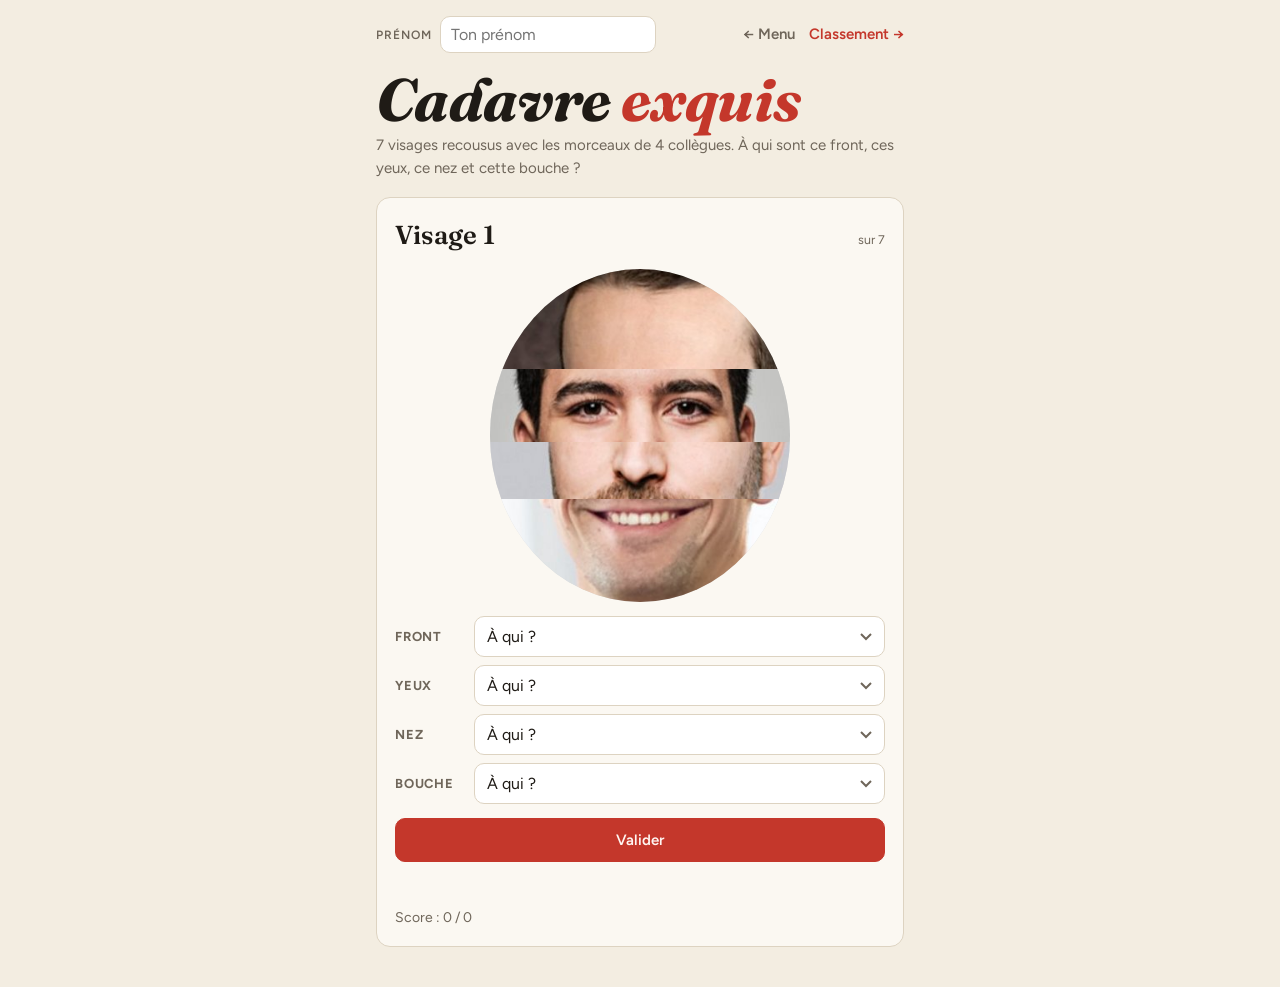
==== cadavre-exquis/index.html @ 648cf27b "Ajoute le jeu Cadavre exquis Co-Authored-By: Claude Opus 5.5 <noreply@anthropic.com> Claude-Session:" ====
<!doctype html>
<html lang="fr">
<head>
<meta charset="utf-8">
<meta name="viewport" content="width=device-width,initial-scale=1,viewport-fit=cover">
<title>Cadavre exquis</title>
<link rel="preconnect" href="https://fonts.googleapis.com">
<link rel="preconnect" href="https://fonts.gstatic.com" crossorigin>
<link rel="stylesheet" href="https://fonts.googleapis.com/css2?family=Fraunces:ital,opsz,wght@0,9..144,600;1,9..144,700&family=Figtree:wght@400;500;600;700&display=swap">
<link rel="stylesheet" href="jeu.css">
<style>
.bar { display: flex; flex-wrap: wrap; align-items: center; justify-content: space-between; gap: 10px 16px; }
.me { display: flex; align-items: center; gap: 8px; flex: 1 1 200px; max-width: 280px; }
.me label { font-size: 12px; text-transform: uppercase; letter-spacing: .08em; color: var(--muted); font-weight: 600; white-space: nowrap; }
.me input { padding: 8px 10px; font-size: 16px; }
.me input.set { border-color: var(--good); }
.one-top { display: flex; justify-content: space-between; align-items: baseline; }
.one-top small { color: var(--muted); }
.stage { width: min(100%, 300px); margin: 0 auto; }
.face.mix .band:nth-child(odd) { animation: slideL .9s ease; }
.face.mix .band:nth-child(even) { animation: slideR .9s ease; }
@keyframes slideL { 0%, 100% { transform: none; } 40% { transform: translateX(-18%); } }
@keyframes slideR { 0%, 100% { transform: none; } 40% { transform: translateX(18%); } }
.rows { display: flex; flex-direction: column; gap: 8px; }
.row { display: grid; grid-template-columns: 4.6em minmax(0, 1fr); align-items: center; gap: 10px; }
.row > b { font-size: 13px; text-transform: uppercase; letter-spacing: .06em; color: var(--muted); }
.pick { position: relative; }
.row .res { grid-column: 2; display: none; font-weight: 600; font-size: 14px; padding: 2px 0 0; }
.row.ok select { border-color: var(--good); background-color: var(--good-bg); }
.row.ko select { border-color: var(--bad); background-color: var(--bad-bg); text-decoration: line-through; }
.row.ok .res, .row.ko .res { display: block; }
.row.ok .res { color: var(--good); }
.row.ko .res { color: var(--bad); }
.foot { display: flex; justify-content: space-between; align-items: center; gap: 12px; color: var(--muted); font-size: 14px; }
.end { text-align: center; align-items: center; }
.end .big { font-family: var(--font-display); font-style: italic; font-size: 64px; line-height: 1; color: var(--red); }
.atelier .face { width: min(100%, 300px); margin: 0 auto; }
.knobs { display: flex; flex-direction: column; gap: 8px; width: 100%; }
.knob { display: grid; grid-template-columns: 4.6em 44px minmax(0, 1fr) 44px; align-items: center; gap: 8px; }
.knob b { font-size: 13px; text-transform: uppercase; letter-spacing: .06em; color: var(--muted); text-align: left; }
.knob span { text-align: center; font-weight: 600; overflow: hidden; text-overflow: ellipsis; white-space: nowrap; }
.knob .btn { padding: 8px 0; }
</style>
</head>
<body>
<div class="wrap">
  <div class="bar">
    <div class="me">
      <label for="first">Prénom</label>
      <input type="text" id="first" autocomplete="given-name" placeholder="Ton prénom" maxlength="40">
    </div>
    <nav class="links"><a href="../">&larr; Menu</a><a class="next" href="classement.html">Classement &rarr;</a></nav>
  </div>
  <header>
    <h1>Cadavre <span>exquis</span></h1>
    <p class="tag">7 visages recousus avec les morceaux de 4 collègues. À qui sont ce front, ces yeux, ce nez et cette bouche&nbsp;?</p>
  </header>

  <section class="panel" id="v-play">
    <div class="one-top"><h2 id="counter"></h2><small id="counter-sub"></small></div>
    <div class="stage"><div id="face"></div></div>
    <div class="rows" id="rows"></div>
    <button class="btn primary" id="main" type="button">Valider</button>
    <p class="status" id="status" aria-live="polite"></p>
    <div class="foot"><button class="linkish" id="prev" type="button">&larr; Précédent</button><span id="score"></span></div>
  </section>

  <section class="panel end" id="v-end" hidden>
    <h2>Partie terminée</h2>
    <div class="big" id="final"></div>
    <p class="hint" id="end-msg"></p>
    <p class="status" id="send-status" aria-live="polite"></p>
    <button class="btn" id="retry" type="button" hidden>Réessayer l'envoi</button>
    <a class="btn primary" href="classement.html">Voir le classement &rarr;</a>
    <button class="linkish" id="review" type="button">Revoir mes réponses</button>
  </section>

  <section class="panel end atelier" id="v-atelier" hidden>
    <h2>L'atelier</h2>
    <p class="hint">Fabrique ton propre monstre avec les morceaux de tout le monde.</p>
    <div id="mix-face"></div>
    <div class="knobs" id="knobs"></div>
    <button class="btn" id="dice" type="button">🎲 Au hasard</button>
  </section>
</div>

<script src="../assets/site.js"></script>
<script src="noms.js"></script>
<script src="commun.js"></script>
<script>
(() => {
  const $ = (id) => document.getElementById(id);
  const { JEU, N, NOMS, PARTIES, MONSTRES, isCorrect, visage, cle } = window.CE;
  const F = MONSTRES.length, KEY = "ce-partie";
  // Partie en cours, gardée sur le téléphone : { name, guesses: {"1": "Camille", ...}, locked: {"1": true}, sent }
  // guesses : une réponse par morceau (visage f, partie k -> clé f*4+k+1) ; locked : un visage validé.
  let me = { name: "", guesses: {}, locked: {}, sent: false }, cur = 0;
  try { const d = JSON.parse(localStorage.getItem(KEY) || "null"); if (d && typeof d.name === "string") me = Object.assign(me, d); } catch (e) {}
  const save = () => { try { localStorage.setItem(KEY, JSON.stringify(me)); } catch (e) {} };
  const done = () => Object.keys(me.locked).length;
  const okFace = (f) => PARTIES.filter((p, k) => isCorrect(me.guesses[cle(f, k)], NOMS[MONSTRES[f][k]])).length;
  const good = () => Object.keys(me.locked).reduce((s, f) => s + okFace(+f - 1), 0);
  const refFor = (fs, db, name) => fs.doc(db, window.SITE.collection, JEU + "__" + name.toLowerCase());

  function show(v) { $("v-play").hidden = v !== "play"; $("v-end").hidden = v !== "end"; $("v-atelier").hidden = v !== "end"; }

  /* ---------- Prénom (en haut à gauche) ---------- */
  function renderName() {
    const f = $("first"); f.value = me.name; f.disabled = done() > 0; f.classList.toggle("set", !!me.name);
  }
  $("first").addEventListener("input", () => { me.name = $("first").value.trim().replace(/\//g, ""); save(); $("first").classList.toggle("set", !!me.name); });
  $("first").addEventListener("keydown", (e) => { if (e.key === "Enter") { e.preventDefault(); $("rows").querySelector("select").focus(); } });
  async function nameFree(name) {
    try {
      const { fs, db } = await window.chargerFirebase();
      return !(await fs.getDoc(refFor(fs, db, name))).exists();
    } catch (e) { return true; }
  }

  /* ---------- Les 4 menus, un par morceau ---------- */
  const tri = NOMS.map((n, i) => i).sort((a, b) => NOMS[a].localeCompare(NOMS[b], "fr"));
  const face = $("face");
  visage(face, MONSTRES[0]);
  PARTIES.forEach((p, k) => {
    const row = document.createElement("div"); row.className = "row";
    row.innerHTML = `<b></b><select aria-label=""><option value="">À qui ?</option></select><span class="res"></span>`;
    row.querySelector("b").textContent = p.nom;
    const sel = row.querySelector("select"); sel.setAttribute("aria-label", p.nom);
    tri.forEach(i => { const o = document.createElement("option"); o.value = o.textContent = NOMS[i]; sel.appendChild(o); });
    // Le morceau concerné ressort sur le visage pendant qu'on choisit.
    sel.addEventListener("focus", () => { face.classList.add("focus"); face.children[k].classList.add("on"); });
    sel.addEventListener("blur", () => { face.classList.remove("focus"); face.children[k].classList.remove("on"); });
    sel.addEventListener("change", () => { me.guesses[cle(cur, k)] = sel.value; save(); $("status").textContent = ""; });
    $("rows").appendChild(row);
  });
  const rows = () => [...$("rows").children];

  function setVerdicts() {
    rows().forEach((row, k) => {
      const ans = NOMS[MONSTRES[cur][k]], ok = isCorrect(me.guesses[cle(cur, k)], ans);
      row.classList.toggle("ok", ok); row.classList.toggle("ko", !ok);
      row.querySelector(".res").textContent = ok ? "Vrai !" : `Faux : c'est ${ans}`;
    });
  }
  function render() {
    const isDone = !!me.locked[String(cur + 1)];
    renderName();
    $("counter").textContent = `Visage ${cur + 1}`;
    $("counter-sub").textContent = `sur ${F}`;
    visage(face, MONSTRES[cur]); face.classList.remove("mix");
    rows().forEach((row, k) => {
      const sel = row.querySelector("select");
      sel.value = me.guesses[cle(cur, k)] || ""; sel.disabled = isDone;
      row.classList.remove("ok", "ko");
    });
    if (isDone) setVerdicts();
    $("prev").hidden = cur === 0;
    $("main").textContent = !isDone ? "Valider" : cur < F - 1 ? "Visage suivant →" : "Résultat →";
    $("score").textContent = `Score : ${good()} / ${done() * 4}`;
    $("status").textContent = "";
  }
  async function validate() {
    if (!me.name) { $("status").textContent = "Écris d'abord ton prénom en haut à gauche."; $("first").focus(); return; }
    const missing = PARTIES.filter((p, k) => !me.guesses[cle(cur, k)]).map(p => p.nom.toLowerCase());
    if (missing.length) { $("status").textContent = `Il manque : ${missing.join(", ")}.`; return; }
    if (!done()) {
      $("main").disabled = true;
      const free = await nameFree(me.name);
      $("main").disabled = false;
      if (!free) { $("status").textContent = `Le prénom « ${me.name} » a déjà joué. Ajoute l'initiale de ton nom (ex. ${me.name} M.).`; $("first").focus(); return; }
    }
    me.locked[String(cur + 1)] = true; save();
    rows().forEach(r => { r.querySelector("select").disabled = true; });
    renderName();
    face.classList.remove("mix"); void face.offsetWidth; face.classList.add("mix");
    setVerdicts();
    $("main").textContent = cur < F - 1 ? "Visage suivant →" : "Résultat →";
    $("score").textContent = `Score : ${good()} / ${done() * 4}`;
    if (done() >= F && !me.sent) send();
  }
  $("main").onclick = () => {
    if (!me.locked[String(cur + 1)]) return validate();
    if (cur < F - 1) { cur++; render(); window.scrollTo({ top: $("v-play").offsetTop - 10, behavior: "smooth" }); }
    else end();
  };
  $("prev").onclick = () => { if (cur > 0) { cur--; render(); } };

  /* ---------- Fin ---------- */
  function end() {
    const s = good();
    $("final").textContent = `${s} / ${N}`;
    $("end-msg").textContent = s === N ? "Sans faute : tu reconnais tes collègues morceau par morceau !" : s >= N * .7 ? "Bel œil, même en pièces détachées." : s >= N / 3 ? "Pas mal, mais certains morceaux t'ont bien eu." : "Ces monstres t'ont complètement perdu.";
    renderName(); show("end"); atelier();
    if (me.sent) $("send-status").textContent = "Score envoyé.";
    else send();
  }
  async function send() {
    $("retry").hidden = true;
    $("send-status").textContent = "Envoi de ton score…";
    try {
      const { fs, db } = await window.chargerFirebase();
      try {
        await fs.setDoc(refFor(fs, db, me.name), { tierlist: JEU, participant: me.name, guesses: me.guesses, date: Date.now() });
      } catch (e) {
        // Refusé si le document existe déjà : un envoi précédent a donc réussi.
        if (!(await fs.getDoc(refFor(fs, db, me.name))).exists()) throw e;
      }
      me.sent = true; save();
      $("send-status").textContent = "Score envoyé.";
    } catch (e) {
      $("send-status").textContent = "L'envoi n'a pas marché (connexion ?).";
      $("retry").hidden = false;
    }
  }
  $("retry").onclick = send;
  $("review").onclick = () => { cur = 0; render(); show("play"); window.scrollTo(0, 0); };

  /* ---------- L'atelier (après la partie) ---------- */
  let mix = null;
  function atelier() {
    if (mix) return;
    mix = [0, 1, 2, 3].map(() => Math.floor(Math.random() * NOMS.length));
    const mf = $("mix-face");
    PARTIES.forEach((p, k) => {
      const kn = document.createElement("div"); kn.className = "knob";
      kn.innerHTML = `<b></b><button class="btn" type="button" aria-label="Précédent">◀</button><span></span><button class="btn" type="button" aria-label="Suivant">▶</button>`;
      kn.querySelector("b").textContent = p.nom;
      const [a, b] = kn.querySelectorAll("button");
      a.onclick = () => { mix[k] = (mix[k] + NOMS.length - 1) % NOMS.length; draw(); };
      b.onclick = () => { mix[k] = (mix[k] + 1) % NOMS.length; draw(); };
      $("knobs").appendChild(kn);
    });
    const draw = () => { visage(mf, mix); [...$("knobs").children].forEach((kn, k) => { kn.querySelector("span").textContent = NOMS[mix[k]]; }); };
    $("dice").onclick = () => { mix = mix.map(() => Math.floor(Math.random() * NOMS.length)); draw(); mf.classList.remove("mix"); void mf.offsetWidth; mf.classList.add("mix"); };
    draw();
  }

  /* ---------- Démarrage ---------- */
  function start() {
    if (done() >= F) end();
    else { cur = Math.min(F - 1, done()); render(); show("play"); }
  }
  start();
  // Score déjà envoyé mais supprimé de Firebase depuis (nouvelle partie, test effacé) :
  // on oublie la partie gardée sur ce téléphone pour pouvoir rejouer.
  if (me.sent && me.name) {
    (async () => {
      try {
        const { fs, db } = await window.chargerFirebase();
        if ((await fs.getDoc(refFor(fs, db, me.name))).exists()) return;
      } catch (e) { return; }
      me = { name: "", guesses: {}, locked: {}, sent: false }; save();
      $("send-status").textContent = ""; start();
    })();
  }
})();
</script>
</body>
</html>
---- cadavre-exquis/jeu.css ----
/* Cadavre exquis : styles communs au jeu et au classement. Papier, encre, touche de rouge surréaliste. */
:root {
  --paper: #f3ede1;
  --card: #fbf8f2;
  --line: #ddd3c1;
  --ink: #1f1b16;
  --muted: #6f665a;
  --red: #c4372b;
  --red-ink: #fff6f2;
  --good: #2f7d4f;
  --good-bg: #dcefe2;
  --bad: #b23a2f;
  --bad-bg: #f6dcd8;
  --font-display: "Fraunces", Georgia, "Times New Roman", serif;
  --font-body: "Figtree", system-ui, -apple-system, "Segoe UI", sans-serif;
  color-scheme: light;
}
*, *::before, *::after { box-sizing: border-box; }
[hidden] { display: none !important; }
html { -webkit-text-size-adjust: 100%; }
body { margin: 0; min-height: 100vh; background: var(--paper); color: var(--ink); font: 15px/1.5 var(--font-body); }
img { max-width: 100%; }
.wrap {
  max-width: 560px; margin: 0 auto;
  padding: max(16px, env(safe-area-inset-top, 0px)) max(16px, env(safe-area-inset-right, 0px)) 40px max(16px, env(safe-area-inset-left, 0px));
  display: flex; flex-direction: column; gap: 18px;
}
.wrap.wide { max-width: 900px; }
.topnav, .links { display: flex; justify-content: space-between; gap: 14px; font-weight: 600; }
.topnav a, .links a { color: var(--muted); text-decoration: none; }
.topnav a:hover, .links a:hover { color: var(--ink); }
.topnav a.next, .links a.next { color: var(--red); }
h1 { font-family: var(--font-display); font-weight: 700; font-style: italic; font-size: clamp(40px, 11vw, 60px); line-height: .95; margin: 0; letter-spacing: -.01em; }
h1 span { color: var(--red); }
h2 { font-family: var(--font-display); font-weight: 600; font-size: 26px; margin: 0; }
.tag { color: var(--muted); margin: 6px 0 0; }
:focus-visible { outline: 2px solid var(--red); outline-offset: 2px; }

.panel { background: var(--card); border: 1px solid var(--line); border-radius: 14px; padding: 18px; display: flex; flex-direction: column; gap: 14px; }
input[type="text"], select { width: 100%; background: #fff; color: var(--ink); border: 1px solid var(--line); border-radius: 10px; padding: 10px 12px; font: 16px var(--font-body); }
select { appearance: none; -webkit-appearance: none; padding-right: 32px; cursor: pointer;
  background: #fff url("data:image/svg+xml,%3Csvg xmlns='http://www.w3.org/2000/svg' width='12' height='8'%3E%3Cpath d='M1 1l5 5 5-5' fill='none' stroke='%236f665a' stroke-width='2'/%3E%3C/svg%3E") no-repeat right 12px center; }
select:disabled { opacity: 1; cursor: default; color: var(--ink); }
.btn { display: inline-flex; align-items: center; justify-content: center; gap: 8px; padding: 12px 16px; border-radius: 10px; border: 1px solid var(--line); background: var(--card); color: var(--ink); font: 600 15px var(--font-body); cursor: pointer; text-decoration: none; }
.btn:hover { border-color: var(--muted); }
.btn.primary { background: var(--red); border-color: var(--red); color: var(--red-ink); }
.btn:disabled { opacity: .4; cursor: default; }
.hint { color: var(--muted); font-size: 14px; margin: 0; }
.status { color: var(--red); font-size: 14px; margin: 0; min-height: 1.2em; }
.linkish { background: none; border: 0; padding: 0; color: var(--red); text-decoration: underline; cursor: pointer; font: inherit; }

/* Un visage recomposé : 4 bandes empilées dans un ovale */
.face { position: relative; aspect-ratio: 360 / 400; border-radius: 50%; overflow: hidden; background: #ddd; display: flex; flex-direction: column; isolation: isolate; }
.face .band { position: relative; overflow: hidden; flex: none; transition: transform .45s cubic-bezier(.3,1.4,.5,1), filter .2s ease; }
.face .band img { position: absolute; left: 0; width: 100%; max-width: none; user-select: none; -webkit-user-select: none; }
.face.focus .band { filter: grayscale(.8) brightness(.75); }
.face.focus .band.on { filter: none; }
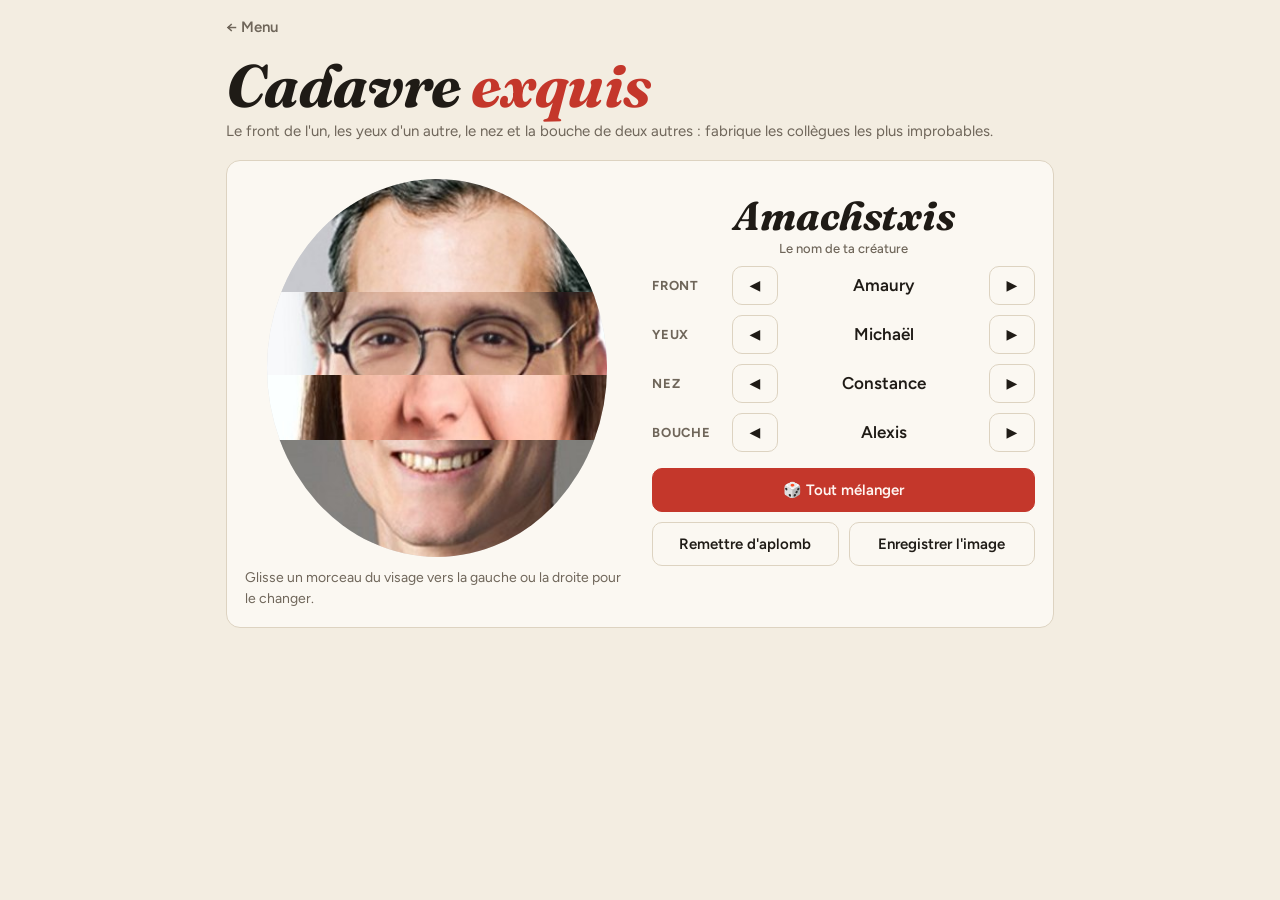
==== commit 857b51f7: "Cadavre exquis : mélangeur de visages libre, sans score ni classement Co-Authored-By: Claude Opus 5." ====
--- a/cadavre-exquis/index.html
+++ b/cadavre-exquis/index.html
@@ -9,250 +9,144 @@
 <link rel="stylesheet" href="https://fonts.googleapis.com/css2?family=Fraunces:ital,opsz,wght@0,9..144,600;1,9..144,700&family=Figtree:wght@400;500;600;700&display=swap">
 <link rel="stylesheet" href="jeu.css">
 <style>
-.bar { display: flex; flex-wrap: wrap; align-items: center; justify-content: space-between; gap: 10px 16px; }
-.me { display: flex; align-items: center; gap: 8px; flex: 1 1 200px; max-width: 280px; }
-.me label { font-size: 12px; text-transform: uppercase; letter-spacing: .08em; color: var(--muted); font-weight: 600; white-space: nowrap; }
-.me input { padding: 8px 10px; font-size: 16px; }
-.me input.set { border-color: var(--good); }
-.one-top { display: flex; justify-content: space-between; align-items: baseline; }
-.one-top small { color: var(--muted); }
-.stage { width: min(100%, 300px); margin: 0 auto; }
-.face.mix .band:nth-child(odd) { animation: slideL .9s ease; }
-.face.mix .band:nth-child(even) { animation: slideR .9s ease; }
-@keyframes slideL { 0%, 100% { transform: none; } 40% { transform: translateX(-18%); } }
-@keyframes slideR { 0%, 100% { transform: none; } 40% { transform: translateX(18%); } }
-.rows { display: flex; flex-direction: column; gap: 8px; }
-.row { display: grid; grid-template-columns: 4.6em minmax(0, 1fr); align-items: center; gap: 10px; }
-.row > b { font-size: 13px; text-transform: uppercase; letter-spacing: .06em; color: var(--muted); }
-.pick { position: relative; }
-.row .res { grid-column: 2; display: none; font-weight: 600; font-size: 14px; padding: 2px 0 0; }
-.row.ok select { border-color: var(--good); background-color: var(--good-bg); }
-.row.ko select { border-color: var(--bad); background-color: var(--bad-bg); text-decoration: line-through; }
-.row.ok .res, .row.ko .res { display: block; }
-.row.ok .res { color: var(--good); }
-.row.ko .res { color: var(--bad); }
-.foot { display: flex; justify-content: space-between; align-items: center; gap: 12px; color: var(--muted); font-size: 14px; }
-.end { text-align: center; align-items: center; }
-.end .big { font-family: var(--font-display); font-style: italic; font-size: 64px; line-height: 1; color: var(--red); }
-.atelier .face { width: min(100%, 300px); margin: 0 auto; }
-.knobs { display: flex; flex-direction: column; gap: 8px; width: 100%; }
-.knob { display: grid; grid-template-columns: 4.6em 44px minmax(0, 1fr) 44px; align-items: center; gap: 8px; }
-.knob b { font-size: 13px; text-transform: uppercase; letter-spacing: .06em; color: var(--muted); text-align: left; }
-.knob span { text-align: center; font-weight: 600; overflow: hidden; text-overflow: ellipsis; white-space: nowrap; }
-.knob .btn { padding: 8px 0; }
+.wrap { max-width: 860px; }
+.atelier { display: grid; grid-template-columns: minmax(0, 1fr) minmax(0, 1fr); gap: 24px; align-items: center; }
+@media (max-width: 680px) { .atelier { grid-template-columns: minmax(0, 1fr); gap: 16px; } }
+.stage { display: flex; flex-direction: column; align-items: center; gap: 10px; }
+#face { width: min(100%, 340px); touch-action: pan-y; cursor: grab; }
+#face .band.drag { transition: none; }
+#face .band.out-l { transform: translateX(-100%); transition: transform .16s ease-in; }
+#face .band.out-r { transform: translateX(100%); transition: transform .16s ease-in; }
+#face .band.in-l { transform: translateX(-100%); transition: none; }
+#face .band.in-r { transform: translateX(100%); transition: none; }
+.surnom { font-family: var(--font-display); font-style: italic; font-weight: 700; font-size: clamp(30px, 8vw, 40px); line-height: 1.05; text-align: center; overflow-wrap: anywhere; margin: 0; }
+.surnom small { display: block; font: 500 13px var(--font-body); font-style: normal; color: var(--muted); margin-top: 4px; }
+.knobs { display: flex; flex-direction: column; gap: 10px; }
+.knob { display: grid; grid-template-columns: 4.8em 46px minmax(0, 1fr) 46px; align-items: center; gap: 8px; }
+.knob b { font-size: 13px; text-transform: uppercase; letter-spacing: .06em; color: var(--muted); }
+.knob span { text-align: center; font-weight: 600; font-size: 17px; overflow: hidden; text-overflow: ellipsis; white-space: nowrap; }
+.knob .btn { padding: 10px 0; font-size: 14px; }
+.actions { display: grid; grid-template-columns: 1fr 1fr; gap: 10px; margin-top: 6px; }
+.actions .btn.wide { grid-column: 1 / -1; }
+@media (prefers-reduced-motion: reduce) { #face .band, #face .band.out-l, #face .band.out-r { transition: none; } }
 </style>
 </head>
 <body>
 <div class="wrap">
-  <div class="bar">
-    <div class="me">
-      <label for="first">Prénom</label>
-      <input type="text" id="first" autocomplete="given-name" placeholder="Ton prénom" maxlength="40">
-    </div>
-    <nav class="links"><a href="../">&larr; Menu</a><a class="next" href="classement.html">Classement &rarr;</a></nav>
-  </div>
+  <nav class="topnav"><a href="../">&larr; Menu</a></nav>
   <header>
     <h1>Cadavre <span>exquis</span></h1>
-    <p class="tag">7 visages recousus avec les morceaux de 4 collègues. À qui sont ce front, ces yeux, ce nez et cette bouche&nbsp;?</p>
+    <p class="tag">Le front de l'un, les yeux d'un autre, le nez et la bouche de deux autres : fabrique les collègues les plus improbables.</p>
   </header>
 
-  <section class="panel" id="v-play">
-    <div class="one-top"><h2 id="counter"></h2><small id="counter-sub"></small></div>
-    <div class="stage"><div id="face"></div></div>
-    <div class="rows" id="rows"></div>
-    <button class="btn primary" id="main" type="button">Valider</button>
-    <p class="status" id="status" aria-live="polite"></p>
-    <div class="foot"><button class="linkish" id="prev" type="button">&larr; Précédent</button><span id="score"></span></div>
-  </section>
-
-  <section class="panel end" id="v-end" hidden>
-    <h2>Partie terminée</h2>
-    <div class="big" id="final"></div>
-    <p class="hint" id="end-msg"></p>
-    <p class="status" id="send-status" aria-live="polite"></p>
-    <button class="btn" id="retry" type="button" hidden>Réessayer l'envoi</button>
-    <a class="btn primary" href="classement.html">Voir le classement &rarr;</a>
-    <button class="linkish" id="review" type="button">Revoir mes réponses</button>
-  </section>
-
-  <section class="panel end atelier" id="v-atelier" hidden>
-    <h2>L'atelier</h2>
-    <p class="hint">Fabrique ton propre monstre avec les morceaux de tout le monde.</p>
-    <div id="mix-face"></div>
-    <div class="knobs" id="knobs"></div>
-    <button class="btn" id="dice" type="button">🎲 Au hasard</button>
+  <section class="panel atelier">
+    <div class="stage">
+      <div id="face" aria-label="Visage recomposé"></div>
+      <p class="hint">Glisse un morceau du visage vers la gauche ou la droite pour le changer.</p>
+    </div>
+    <div class="knobs">
+      <p class="surnom" id="surnom" aria-live="polite"></p>
+      <div id="rows" class="knobs"></div>
+      <div class="actions">
+        <button class="btn primary wide" id="dice" type="button">🎲 Tout mélanger</button>
+        <button class="btn" id="same" type="button">Remettre d'aplomb</button>
+        <button class="btn" id="save" type="button">Enregistrer l'image</button>
+      </div>
+      <p class="status" id="status" aria-live="polite"></p>
+    </div>
   </section>
 </div>
 
-<script src="../assets/site.js"></script>
 <script src="noms.js"></script>
 <script src="commun.js"></script>
 <script>
 (() => {
   const $ = (id) => document.getElementById(id);
-  const { JEU, N, NOMS, PARTIES, MONSTRES, isCorrect, visage, cle } = window.CE;
-  const F = MONSTRES.length, KEY = "ce-partie";
-  // Partie en cours, gardée sur le téléphone : { name, guesses: {"1": "Camille", ...}, locked: {"1": true}, sent }
-  // guesses : une réponse par morceau (visage f, partie k -> clé f*4+k+1) ; locked : un visage validé.
-  let me = { name: "", guesses: {}, locked: {}, sent: false }, cur = 0;
-  try { const d = JSON.parse(localStorage.getItem(KEY) || "null"); if (d && typeof d.name === "string") me = Object.assign(me, d); } catch (e) {}
-  const save = () => { try { localStorage.setItem(KEY, JSON.stringify(me)); } catch (e) {} };
-  const done = () => Object.keys(me.locked).length;
-  const okFace = (f) => PARTIES.filter((p, k) => isCorrect(me.guesses[cle(f, k)], NOMS[MONSTRES[f][k]])).length;
-  const good = () => Object.keys(me.locked).reduce((s, f) => s + okFace(+f - 1), 0);
-  const refFor = (fs, db, name) => fs.doc(db, window.SITE.collection, JEU + "__" + name.toLowerCase());
+  const { NOMS, PARTIES, LARGE, HAUT, src, visage, surnom } = window.CE;
+  const T = NOMS.length, face = $("face");
+  const rnd = () => Math.floor(Math.random() * T);
+  // 4 collègues différents au départ
+  let mix = [];
+  const shuffle = () => { const a = [...Array(T).keys()]; for (let i = a.length - 1; i > 0; i--) { const j = Math.floor(Math.random() * (i + 1)); [a[i], a[j]] = [a[j], a[i]]; } return a.slice(0, 4); };
+  mix = shuffle();
 
-  function show(v) { $("v-play").hidden = v !== "play"; $("v-end").hidden = v !== "end"; $("v-atelier").hidden = v !== "end"; }
+  PARTIES.forEach((p, k) => {
+    const kn = document.createElement("div"); kn.className = "knob";
+    kn.innerHTML = `<b></b><button class="btn" type="button">◀</button><span></span><button class="btn" type="button">▶</button>`;
+    kn.querySelector("b").textContent = p.nom;
+    const [a, b] = kn.querySelectorAll("button");
+    a.setAttribute("aria-label", `${p.nom} : précédent`); b.setAttribute("aria-label", `${p.nom} : suivant`);
+    a.onclick = () => step(k, -1); b.onclick = () => step(k, 1);
+    $("rows").appendChild(kn);
+  });
 
-  /* ---------- Prénom (en haut à gauche) ---------- */
-  function renderName() {
-    const f = $("first"); f.value = me.name; f.disabled = done() > 0; f.classList.toggle("set", !!me.name);
-  }
-  $("first").addEventListener("input", () => { me.name = $("first").value.trim().replace(/\//g, ""); save(); $("first").classList.toggle("set", !!me.name); });
-  $("first").addEventListener("keydown", (e) => { if (e.key === "Enter") { e.preventDefault(); $("rows").querySelector("select").focus(); } });
-  async function nameFree(name) {
-    try {
-      const { fs, db } = await window.chargerFirebase();
-      return !(await fs.getDoc(refFor(fs, db, name))).exists();
-    } catch (e) { return true; }
+  function draw() {
+    visage(face, mix);
+    [...$("rows").children].forEach((kn, k) => { kn.querySelector("span").textContent = NOMS[mix[k]]; });
+    const same = mix.every(id => id === mix[0]);
+    $("surnom").innerHTML = "";
+    $("surnom").append(surnom(mix));
+    const s = document.createElement("small"); s.textContent = same ? "L'original, en un seul morceau" : "Le nom de ta créature";
+    $("surnom").appendChild(s);
+    $("status").textContent = "";
   }
 
-  /* ---------- Les 4 menus, un par morceau ---------- */
-  const tri = NOMS.map((n, i) => i).sort((a, b) => NOMS[a].localeCompare(NOMS[b], "fr"));
-  const face = $("face");
-  visage(face, MONSTRES[0]);
-  PARTIES.forEach((p, k) => {
-    const row = document.createElement("div"); row.className = "row";
-    row.innerHTML = `<b></b><select aria-label=""><option value="">À qui ?</option></select><span class="res"></span>`;
-    row.querySelector("b").textContent = p.nom;
-    const sel = row.querySelector("select"); sel.setAttribute("aria-label", p.nom);
-    tri.forEach(i => { const o = document.createElement("option"); o.value = o.textContent = NOMS[i]; sel.appendChild(o); });
-    // Le morceau concerné ressort sur le visage pendant qu'on choisit.
-    sel.addEventListener("focus", () => { face.classList.add("focus"); face.children[k].classList.add("on"); });
-    sel.addEventListener("blur", () => { face.classList.remove("focus"); face.children[k].classList.remove("on"); });
-    sel.addEventListener("change", () => { me.guesses[cle(cur, k)] = sel.value; save(); $("status").textContent = ""; });
-    $("rows").appendChild(row);
-  });
-  const rows = () => [...$("rows").children];
-
-  function setVerdicts() {
-    rows().forEach((row, k) => {
-      const ans = NOMS[MONSTRES[cur][k]], ok = isCorrect(me.guesses[cle(cur, k)], ans);
-      row.classList.toggle("ok", ok); row.classList.toggle("ko", !ok);
-      row.querySelector(".res").textContent = ok ? "Vrai !" : `Faux : c'est ${ans}`;
-    });
-  }
-  function render() {
-    const isDone = !!me.locked[String(cur + 1)];
-    renderName();
-    $("counter").textContent = `Visage ${cur + 1}`;
-    $("counter-sub").textContent = `sur ${F}`;
-    visage(face, MONSTRES[cur]); face.classList.remove("mix");
-    rows().forEach((row, k) => {
-      const sel = row.querySelector("select");
-      sel.value = me.guesses[cle(cur, k)] || ""; sel.disabled = isDone;
-      row.classList.remove("ok", "ko");
-    });
-    if (isDone) setVerdicts();
-    $("prev").hidden = cur === 0;
-    $("main").textContent = !isDone ? "Valider" : cur < F - 1 ? "Visage suivant →" : "Résultat →";
-    $("score").textContent = `Score : ${good()} / ${done() * 4}`;
-    $("status").textContent = "";
-  }
-  async function validate() {
-    if (!me.name) { $("status").textContent = "Écris d'abord ton prénom en haut à gauche."; $("first").focus(); return; }
-    const missing = PARTIES.filter((p, k) => !me.guesses[cle(cur, k)]).map(p => p.nom.toLowerCase());
-    if (missing.length) { $("status").textContent = `Il manque : ${missing.join(", ")}.`; return; }
-    if (!done()) {
-      $("main").disabled = true;
-      const free = await nameFree(me.name);
-      $("main").disabled = false;
-      if (!free) { $("status").textContent = `Le prénom « ${me.name} » a déjà joué. Ajoute l'initiale de ton nom (ex. ${me.name} M.).`; $("first").focus(); return; }
-    }
-    me.locked[String(cur + 1)] = true; save();
-    rows().forEach(r => { r.querySelector("select").disabled = true; });
-    renderName();
-    face.classList.remove("mix"); void face.offsetWidth; face.classList.add("mix");
-    setVerdicts();
-    $("main").textContent = cur < F - 1 ? "Visage suivant →" : "Résultat →";
-    $("score").textContent = `Score : ${good()} / ${done() * 4}`;
-    if (done() >= F && !me.sent) send();
-  }
-  $("main").onclick = () => {
-    if (!me.locked[String(cur + 1)]) return validate();
-    if (cur < F - 1) { cur++; render(); window.scrollTo({ top: $("v-play").offsetTop - 10, behavior: "smooth" }); }
-    else end();
-  };
-  $("prev").onclick = () => { if (cur > 0) { cur--; render(); } };
-
-  /* ---------- Fin ---------- */
-  function end() {
-    const s = good();
-    $("final").textContent = `${s} / ${N}`;
-    $("end-msg").textContent = s === N ? "Sans faute : tu reconnais tes collègues morceau par morceau !" : s >= N * .7 ? "Bel œil, même en pièces détachées." : s >= N / 3 ? "Pas mal, mais certains morceaux t'ont bien eu." : "Ces monstres t'ont complètement perdu.";
-    renderName(); show("end"); atelier();
-    if (me.sent) $("send-status").textContent = "Score envoyé.";
-    else send();
-  }
-  async function send() {
-    $("retry").hidden = true;
-    $("send-status").textContent = "Envoi de ton score…";
-    try {
-      const { fs, db } = await window.chargerFirebase();
-      try {
-        await fs.setDoc(refFor(fs, db, me.name), { tierlist: JEU, participant: me.name, guesses: me.guesses, date: Date.now() });
-      } catch (e) {
-        // Refusé si le document existe déjà : un envoi précédent a donc réussi.
-        if (!(await fs.getDoc(refFor(fs, db, me.name))).exists()) throw e;
-      }
-      me.sent = true; save();
-      $("send-status").textContent = "Score envoyé.";
-    } catch (e) {
-      $("send-status").textContent = "L'envoi n'a pas marché (connexion ?).";
-      $("retry").hidden = false;
-    }
-  }
-  $("retry").onclick = send;
-  $("review").onclick = () => { cur = 0; render(); show("play"); window.scrollTo(0, 0); };
-
-  /* ---------- L'atelier (après la partie) ---------- */
-  let mix = null;
-  function atelier() {
-    if (mix) return;
-    mix = [0, 1, 2, 3].map(() => Math.floor(Math.random() * NOMS.length));
-    const mf = $("mix-face");
-    PARTIES.forEach((p, k) => {
-      const kn = document.createElement("div"); kn.className = "knob";
-      kn.innerHTML = `<b></b><button class="btn" type="button" aria-label="Précédent">◀</button><span></span><button class="btn" type="button" aria-label="Suivant">▶</button>`;
-      kn.querySelector("b").textContent = p.nom;
-      const [a, b] = kn.querySelectorAll("button");
-      a.onclick = () => { mix[k] = (mix[k] + NOMS.length - 1) % NOMS.length; draw(); };
-      b.onclick = () => { mix[k] = (mix[k] + 1) % NOMS.length; draw(); };
-      $("knobs").appendChild(kn);
-    });
-    const draw = () => { visage(mf, mix); [...$("knobs").children].forEach((kn, k) => { kn.querySelector("span").textContent = NOMS[mix[k]]; }); };
-    $("dice").onclick = () => { mix = mix.map(() => Math.floor(Math.random() * NOMS.length)); draw(); mf.classList.remove("mix"); void mf.offsetWidth; mf.classList.add("mix"); };
-    draw();
+  // Change un morceau : la bande sort d'un côté et la nouvelle entre de l'autre.
+  function step(k, dir) {
+    const band = face.children[k];
+    band.classList.remove("drag"); band.style.transform = "";
+    band.classList.add(dir > 0 ? "out-l" : "out-r");
+    setTimeout(() => {
+      mix[k] = (mix[k] + dir + T) % T; draw();
+      band.classList.remove("out-l", "out-r"); band.classList.add(dir > 0 ? "in-r" : "in-l");
+      void band.offsetWidth; band.classList.remove("in-l", "in-r");
+    }, 160);
   }
 
-  /* ---------- Démarrage ---------- */
-  function start() {
-    if (done() >= F) end();
-    else { cur = Math.min(F - 1, done()); render(); show("play"); }
-  }
-  start();
-  // Score déjà envoyé mais supprimé de Firebase depuis (nouvelle partie, test effacé) :
-  // on oublie la partie gardée sur ce téléphone pour pouvoir rejouer.
-  if (me.sent && me.name) {
-    (async () => {
-      try {
-        const { fs, db } = await window.chargerFirebase();
-        if ((await fs.getDoc(refFor(fs, db, me.name))).exists()) return;
-      } catch (e) { return; }
-      me = { name: "", guesses: {}, locked: {}, sent: false }; save();
-      $("send-status").textContent = ""; start();
-    })();
-  }
+  // Glisser du doigt (ou de la souris) sur une bande
+  let drag = null;
+  face.addEventListener("pointerdown", (e) => {
+    const band = e.target.closest(".band"); if (!band) return;
+    drag = { band, k: +band.dataset.k, x: e.clientX, y: e.clientY, dx: 0, on: false };
+  });
+  window.addEventListener("pointermove", (e) => {
+    if (!drag) return;
+    drag.dx = e.clientX - drag.x;
+    if (!drag.on && Math.abs(drag.dx) > 8 && Math.abs(drag.dx) > Math.abs(e.clientY - drag.y)) { drag.on = true; drag.band.classList.add("drag"); }
+    if (drag.on) drag.band.style.transform = `translateX(${drag.dx}px)`;
+  });
+  const endDrag = () => {
+    if (!drag) return;
+    const { band, k, dx, on } = drag; drag = null;
+    if (!on) return;
+    if (Math.abs(dx) > 40) step(k, dx < 0 ? 1 : -1);
+    else { band.classList.remove("drag"); band.style.transform = ""; }
+  };
+  window.addEventListener("pointerup", endDrag);
+  window.addEventListener("pointercancel", endDrag);
+
+  $("dice").onclick = () => {
+    const next = shuffle();
+    PARTIES.forEach((p, k) => setTimeout(() => { const d = next[k] - mix[k]; if (d) { const band = face.children[k]; band.classList.add(k % 2 ? "out-r" : "out-l"); setTimeout(() => { mix[k] = next[k]; draw(); band.classList.remove("out-l", "out-r"); band.classList.add(k % 2 ? "in-l" : "in-r"); void band.offsetWidth; band.classList.remove("in-l", "in-r"); }, 160); } }, k * 90));
+  };
+  // Les 4 morceaux reviennent au propriétaire du front
+  $("same").onclick = () => { PARTIES.forEach((p, k) => { if (k && mix[k] !== mix[0]) setTimeout(() => { const band = face.children[k]; band.classList.add("out-l"); setTimeout(() => { mix[k] = mix[0]; draw(); band.classList.remove("out-l"); band.classList.add("in-r"); void band.offsetWidth; band.classList.remove("in-r"); }, 160); }, k * 90); }); };
+
+  // Enregistre le visage en PNG, dans un ovale
+  $("save").onclick = async () => {
+    const c = document.createElement("canvas"); c.width = LARGE; c.height = HAUT;
+    const g = c.getContext("2d");
+    g.beginPath(); g.ellipse(LARGE / 2, HAUT / 2, LARGE / 2, HAUT / 2, 0, 0, 2 * Math.PI); g.clip();
+    try {
+      const imgs = await Promise.all(mix.map(id => new Promise((ok, ko) => { const im = new Image(); im.onload = () => ok(im); im.onerror = ko; im.src = src(id); })));
+      PARTIES.forEach((p, k) => g.drawImage(imgs[k], 0, p.y, LARGE, p.h, 0, p.y, LARGE, p.h));
+      const a = document.createElement("a");
+      a.download = `cadavre-exquis-${surnom(mix).normalize("NFD").replace(/[̀-ͯ]/g, "").toLowerCase()}.png`;
+      a.href = c.toDataURL("image/png"); a.click();
+    } catch (e) { $("status").textContent = "L'image n'a pas pu être créée. Recharge la page et réessaie."; }
+  };
+
+  draw();
 })();
 </script>
 </body>
--- a/cadavre-exquis/jeu.css
+++ b/cadavre-exquis/jeu.css
@@ -53,5 +53,3 @@
 .face { position: relative; aspect-ratio: 360 / 400; border-radius: 50%; overflow: hidden; background: #ddd; display: flex; flex-direction: column; isolation: isolate; }
 .face .band { position: relative; overflow: hidden; flex: none; transition: transform .45s cubic-bezier(.3,1.4,.5,1), filter .2s ease; }
 .face .band img { position: absolute; left: 0; width: 100%; max-width: none; user-select: none; -webkit-user-select: none; }
-.face.focus .band { filter: grayscale(.8) brightness(.75); }
-.face.focus .band.on { filter: none; }
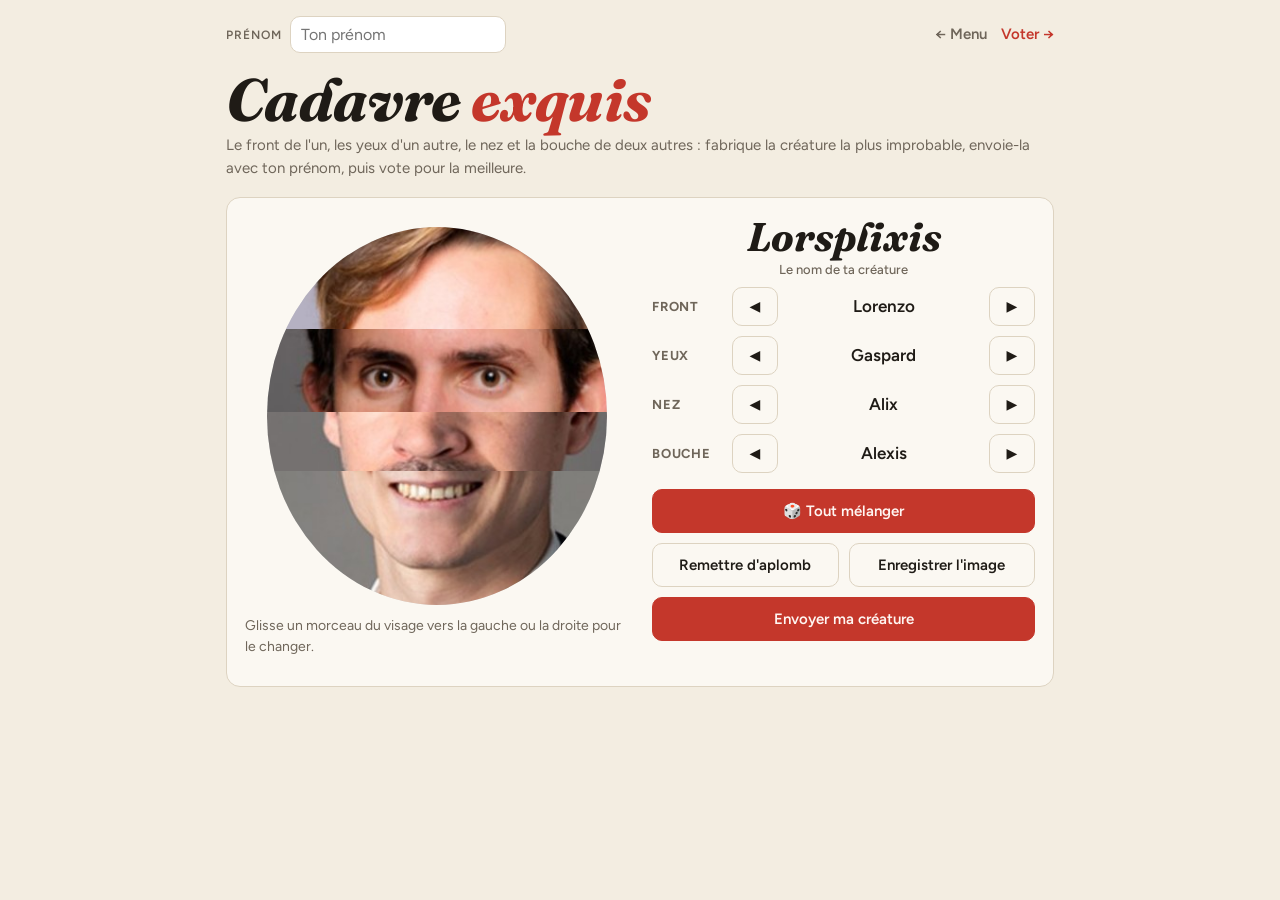
==== commit 9d38350b: "Cadavre exquis : chacun envoie sa créature avec son prénom, puis vote pour sa préférée Co-Authored-B" ====
--- a/cadavre-exquis/index.html
+++ b/cadavre-exquis/index.html
@@ -10,6 +10,7 @@
 <link rel="stylesheet" href="jeu.css">
 <style>
 .wrap { max-width: 860px; }
+@media (max-width: 420px) { .sent { grid-template-columns: 90px minmax(0, 1fr); } #sent-face { width: 90px; } }
 .atelier { display: grid; grid-template-columns: minmax(0, 1fr) minmax(0, 1fr); gap: 24px; align-items: center; }
 @media (max-width: 680px) { .atelier { grid-template-columns: minmax(0, 1fr); gap: 16px; } }
 .stage { display: flex; flex-direction: column; align-items: center; gap: 10px; }
@@ -28,15 +29,29 @@
 .knob .btn { padding: 10px 0; font-size: 14px; }
 .actions { display: grid; grid-template-columns: 1fr 1fr; gap: 10px; margin-top: 6px; }
 .actions .btn.wide { grid-column: 1 / -1; }
+.bar { display: flex; flex-wrap: wrap; align-items: center; justify-content: space-between; gap: 10px 16px; }
+.me { display: flex; align-items: center; gap: 8px; flex: 1 1 200px; max-width: 280px; }
+.me label { font-size: 12px; text-transform: uppercase; letter-spacing: .08em; color: var(--muted); font-weight: 600; white-space: nowrap; }
+.me input { padding: 8px 10px; font-size: 16px; }
+.me input.set { border-color: var(--good); }
+.sent { display: grid; grid-template-columns: 120px minmax(0, 1fr); gap: 18px; align-items: center; }
+.sent .sent-txt { display: flex; flex-direction: column; gap: 10px; align-items: flex-start; }
+#sent-face { width: 120px; }
 @media (prefers-reduced-motion: reduce) { #face .band, #face .band.out-l, #face .band.out-r { transition: none; } }
 </style>
 </head>
 <body>
 <div class="wrap">
-  <nav class="topnav"><a href="../">&larr; Menu</a></nav>
+  <div class="bar">
+    <div class="me">
+      <label for="first">Prénom</label>
+      <input type="text" id="first" autocomplete="given-name" placeholder="Ton prénom" maxlength="40">
+    </div>
+    <nav class="links"><a href="../">&larr; Menu</a><a class="next" href="classement.html">Voter &rarr;</a></nav>
+  </div>
   <header>
     <h1>Cadavre <span>exquis</span></h1>
-    <p class="tag">Le front de l'un, les yeux d'un autre, le nez et la bouche de deux autres : fabrique les collègues les plus improbables.</p>
+    <p class="tag">Le front de l'un, les yeux d'un autre, le nez et la bouche de deux autres : fabrique la créature la plus improbable, envoie-la avec ton prénom, puis vote pour la meilleure.</p>
   </header>
 
   <section class="panel atelier">
@@ -51,18 +66,34 @@
         <button class="btn primary wide" id="dice" type="button">🎲 Tout mélanger</button>
         <button class="btn" id="same" type="button">Remettre d'aplomb</button>
         <button class="btn" id="save" type="button">Enregistrer l'image</button>
+        <button class="btn primary wide" id="send" type="button">Envoyer ma créature</button>
       </div>
       <p class="status" id="status" aria-live="polite"></p>
     </div>
   </section>
+
+  <section class="panel sent" id="v-sent" hidden>
+    <div id="sent-face"></div>
+    <div class="sent-txt">
+      <h2>Ta créature est envoyée</h2>
+      <p class="hint" id="sent-msg"></p>
+      <a class="btn primary" href="classement.html">Voir les créatures et voter &rarr;</a>
+    </div>
+  </section>
 </div>
 
+<script src="../assets/site.js"></script>
 <script src="noms.js"></script>
 <script src="commun.js"></script>
 <script>
 (() => {
   const $ = (id) => document.getElementById(id);
-  const { NOMS, PARTIES, LARGE, HAUT, src, visage, surnom } = window.CE;
+  const { NOMS, PARTIES, LARGE, HAUT, src, visage, surnom, JEU, ref, cleanName } = window.CE;
+  const KEY = "ce-envoi";
+  // Sur le téléphone : { name, mix, sent } ; une fois envoyée, la créature ne se change plus.
+  let me = { name: "", mix: null, sent: false };
+  try { const d = JSON.parse(localStorage.getItem(KEY) || "null"); if (d && typeof d.name === "string") me = Object.assign(me, d); } catch (e) {}
+  const save = () => { try { localStorage.setItem(KEY, JSON.stringify(me)); } catch (e) {} };
   const T = NOMS.length, face = $("face");
   const rnd = () => Math.floor(Math.random() * T);
   // 4 collègues différents au départ
@@ -146,7 +177,50 @@
     } catch (e) { $("status").textContent = "L'image n'a pas pu être créée. Recharge la page et réessaie."; }
   };
 
+  /* ---------- Prénom et envoi ---------- */
+  function renderSent() {
+    $("first").value = me.name; $("first").disabled = me.sent; $("first").classList.toggle("set", !!me.name);
+    $("send").hidden = me.sent;
+    $("v-sent").hidden = !me.sent;
+    if (me.sent && me.mix) {
+      visage($("sent-face"), me.mix);
+      $("sent-msg").textContent = `« ${surnom(me.mix)} », signée ${me.name}. Tu peux continuer à jouer avec l'atelier, mais tu n'envoies qu'une créature.`;
+    }
+  }
+  $("first").addEventListener("input", () => { me.name = cleanName($("first").value); save(); $("first").classList.toggle("set", !!me.name); });
+  $("send").onclick = async () => {
+    if (!me.name) { $("status").textContent = "Écris d'abord ton prénom en haut à gauche."; $("first").focus(); return; }
+    $("send").disabled = true; $("status").textContent = "Envoi de ta créature…";
+    try {
+      const { fs, db } = await window.chargerFirebase();
+      const r = ref(fs, db, JEU, me.name);
+      if ((await fs.getDoc(r)).exists()) {
+        $("status").textContent = `Le prénom « ${me.name} » a déjà envoyé une créature. Ajoute l'initiale de ton nom (ex. ${me.name} M.).`;
+        $("send").disabled = false; $("first").focus(); return;
+      }
+      const mixToSend = mix.slice();
+      await fs.setDoc(r, { tierlist: JEU, participant: me.name, mix: mixToSend, date: Date.now() });
+      me.mix = mixToSend; me.sent = true; save();
+      $("status").textContent = ""; renderSent();
+      $("v-sent").scrollIntoView({ behavior: "smooth", block: "center" });
+    } catch (e) {
+      $("status").textContent = "L'envoi n'a pas marché (connexion ?). Réessaie.";
+    }
+    $("send").disabled = false;
+  };
+
   draw();
+  renderSent();
+  // Créature supprimée de Firebase depuis (test, nouvelle manche) : on oublie l'envoi pour pouvoir renvoyer.
+  if (me.sent && me.name) {
+    (async () => {
+      try {
+        const { fs, db } = await window.chargerFirebase();
+        if ((await fs.getDoc(ref(fs, db, JEU, me.name))).exists()) return;
+      } catch (e) { return; }
+      me.sent = false; me.mix = null; save(); renderSent();
+    })();
+  }
 })();
 </script>
 </body>
